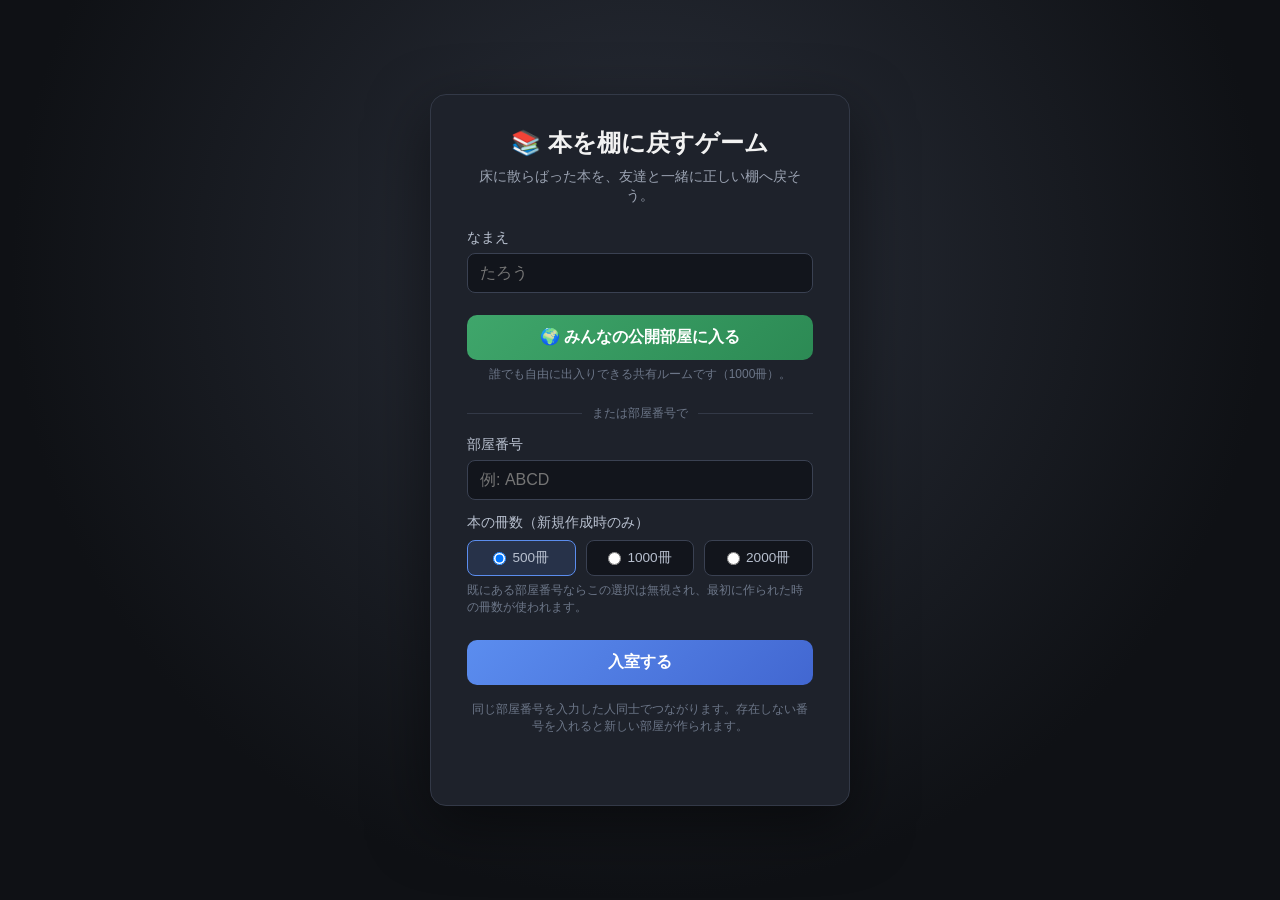
==== index.html @ 0b1a108f "book-shelf-party 初回公開 友達と部屋番号でつながるマルチプレイ協力3Dゲーム。床に散らばった本を 拾って正しい棚に戻す。誰でも入れる公開ルーム、冊数選択(500/1000/2000)" ====
<!doctype html>
<html lang="ja">
<head>
<meta charset="UTF-8" />
<meta name="viewport" content="width=device-width, initial-scale=1, viewport-fit=cover" />
<title>本を棚に戻すゲーム</title>
<meta name="description" content="友達と部屋番号でつながって、床に散らばった本を正しい棚に戻すマルチプレイ協力3Dゲーム。誰でも入れる公開ルームもあり。" />
<link rel="canonical" href="https://kaikomziu.github.io/book-shelf-party/" />
<meta property="og:title" content="本を棚に戻すゲーム" />
<meta property="og:description" content="友達と部屋番号でつながって、床に散らばった本を正しい棚に戻すマルチプレイ協力3Dゲーム。" />
<meta property="og:type" content="website" />
<meta property="og:url" content="https://kaikomziu.github.io/book-shelf-party/" />
<link rel="stylesheet" href="/style.css" />
</head>
<body>

<div id="lobby" class="screen">
  <div class="lobby-card">
    <h1>📚 本を棚に戻すゲーム</h1>
    <p class="sub">床に散らばった本を、友達と一緒に正しい棚へ戻そう。</p>

    <label>
      なまえ
      <input id="nameInput" type="text" maxlength="16" placeholder="たろう" autocomplete="off" />
    </label>

    <button id="publicBtn" class="secondary">🌍 みんなの公開部屋に入る</button>
    <p class="hint small">誰でも自由に出入りできる共有ルームです（1000冊）。</p>

    <div class="divider"><span>または部屋番号で</span></div>

    <label>
      部屋番号
      <input id="codeInput" type="text" maxlength="16" placeholder="例: ABCD" autocomplete="off" />
    </label>

    <div class="book-count">
      <span class="label">本の冊数（新規作成時のみ）</span>
      <div class="radio-row" id="bookCountRow">
        <label class="radio"><input type="radio" name="bookCount" value="500" checked /> 500冊</label>
        <label class="radio"><input type="radio" name="bookCount" value="1000" /> 1000冊</label>
        <label class="radio"><input type="radio" name="bookCount" value="2000" /> 2000冊</label>
      </div>
      <p class="hint small">既にある部屋番号ならこの選択は無視され、最初に作られた時の冊数が使われます。</p>
    </div>

    <button id="joinBtn">入室する</button>
    <p class="hint">同じ部屋番号を入力した人同士でつながります。存在しない番号を入れると新しい部屋が作られます。</p>
    <p id="lobbyError" class="error"></p>
  </div>
</div>

<div id="gameUi" class="screen hidden">
  <canvas id="gameCanvas"></canvas>

  <div id="hud">
    <div id="roomBadge"></div>
    <div id="progressWrap">
      <div id="progressBar"><div id="progressFill"></div></div>
      <div id="progressText">0 / 0 冊</div>
    </div>
    <div id="playerList"></div>
  </div>

  <div id="prompt" class="hidden"></div>

  <button id="interactBtn">つかむ / おく<br /><span>(Eキー)</span></button>

  <div id="controlsHint">
    W/S: 前進・後退&nbsp;&nbsp;A/D: 回転&nbsp;&nbsp;E: つかむ・おく
  </div>
</div>

<div id="winOverlay" class="screen hidden">
  <div class="lobby-card">
    <h1>🎉 クリア！</h1>
    <p class="sub" id="winText">みんなですべての本を本棚に戻しました！</p>
    <button id="closeWinBtn">閉じる</button>
  </div>
</div>

<script type="module" src="/js/main.js"></script>
</body>
</html>
---- style.css ----
* { box-sizing: border-box; }

html, body {
  margin: 0;
  padding: 0;
  height: 100%;
  font-family: "Hiragino Sans", "Yu Gothic", "Segoe UI", sans-serif;
  background: #14161b;
  color: #f2f2f2;
  overflow: hidden;
}

.screen {
  position: fixed;
  inset: 0;
  display: flex;
  align-items: center;
  justify-content: center;
}

.hidden { display: none !important; }

#lobby, #winOverlay {
  background: radial-gradient(circle at 50% 30%, #2a2f3a, #0f1115 70%);
  overflow-y: auto;
  padding: 24px 0;
}

.lobby-card {
  background: #1e222b;
  border: 1px solid #333947;
  border-radius: 16px;
  padding: 32px 36px;
  width: min(90vw, 420px);
  text-align: center;
  box-shadow: 0 20px 60px rgba(0,0,0,0.5);
}

.lobby-card h1 {
  margin: 0 0 8px;
  font-size: 1.5rem;
}

.lobby-card .sub {
  color: #9aa2b1;
  font-size: 0.9rem;
  margin: 0 0 24px;
}

.lobby-card label {
  display: block;
  text-align: left;
  font-size: 0.85rem;
  color: #b8c0cf;
  margin-bottom: 14px;
}

.lobby-card input[type="text"] {
  width: 100%;
  margin-top: 6px;
  padding: 10px 12px;
  border-radius: 8px;
  border: 1px solid #3a4152;
  background: #12151c;
  color: #f2f2f2;
  font-size: 1rem;
}

.lobby-card input:focus {
  outline: 2px solid #5b8def;
}

.lobby-card button, #interactBtn, #closeWinBtn {
  cursor: pointer;
  border: none;
  font-weight: 700;
}

.lobby-card button, #closeWinBtn {
  width: 100%;
  margin-top: 8px;
  padding: 12px;
  border-radius: 10px;
  background: linear-gradient(135deg, #5b8def, #4267d1);
  color: white;
  font-size: 1rem;
}

.lobby-card button.secondary {
  background: linear-gradient(135deg, #3fa66b, #2c8a54);
}

.lobby-card button:hover, #closeWinBtn:hover { filter: brightness(1.1); }

.divider {
  display: flex;
  align-items: center;
  text-align: center;
  color: #6c7688;
  font-size: 0.75rem;
  margin: 22px 0 14px;
}
.divider::before, .divider::after {
  content: "";
  flex: 1;
  border-bottom: 1px solid #333947;
}
.divider span { padding: 0 10px; white-space: nowrap; }

.book-count {
  text-align: left;
  margin-bottom: 16px;
}
.book-count .label {
  display: block;
  font-size: 0.85rem;
  color: #b8c0cf;
  margin-bottom: 8px;
}
.radio-row {
  display: flex;
  gap: 10px;
}
.radio-row .radio {
  flex: 1;
  display: flex;
  align-items: center;
  justify-content: center;
  gap: 6px;
  margin: 0;
  padding: 8px 4px;
  border-radius: 8px;
  border: 1px solid #3a4152;
  background: #12151c;
  font-size: 0.85rem;
  cursor: pointer;
}
.radio-row .radio:has(input:checked) {
  border-color: #5b8def;
  background: rgba(91,141,239,0.15);
}
.radio-row input { margin: 0; width: auto; }

.hint {
  margin-top: 16px;
  font-size: 0.75rem;
  color: #6c7688;
}
.hint.small {
  margin-top: 6px;
  margin-bottom: 4px;
}

.error {
  color: #ff6b6b;
  font-size: 0.8rem;
  min-height: 1em;
  margin-top: 10px;
}

#gameUi {
  display: block;
}

#gameCanvas {
  position: absolute;
  inset: 0;
  width: 100%;
  height: 100%;
  display: block;
  outline: none;
}

#hud {
  position: absolute;
  top: 14px;
  left: 14px;
  right: 14px;
  display: flex;
  align-items: center;
  gap: 16px;
  pointer-events: none;
  font-size: 0.85rem;
}

#roomBadge {
  background: rgba(20,22,27,0.75);
  border: 1px solid #333947;
  padding: 6px 12px;
  border-radius: 8px;
  white-space: nowrap;
}

#progressWrap {
  flex: 1;
  max-width: 360px;
  background: rgba(20,22,27,0.75);
  border: 1px solid #333947;
  border-radius: 8px;
  padding: 8px 12px;
}

#progressBar {
  height: 8px;
  border-radius: 4px;
  background: #2a2f3a;
  overflow: hidden;
  margin-bottom: 4px;
}

#progressFill {
  height: 100%;
  width: 0%;
  background: linear-gradient(90deg, #57d68d, #2ecc71);
  transition: width 0.25s ease;
}

#progressText {
  font-size: 0.75rem;
  color: #c7ccd6;
}

#playerList {
  background: rgba(20,22,27,0.75);
  border: 1px solid #333947;
  border-radius: 8px;
  padding: 6px 12px;
  max-width: 220px;
  max-height: 140px;
  overflow-y: auto;
  font-size: 0.75rem;
  line-height: 1.5;
}

#playerList .p {
  display: flex;
  align-items: center;
  gap: 6px;
}

#playerList .dot {
  width: 8px;
  height: 8px;
  border-radius: 50%;
  flex-shrink: 0;
}

#prompt {
  position: absolute;
  left: 50%;
  bottom: 140px;
  transform: translateX(-50%);
  background: rgba(20,22,27,0.85);
  border: 1px solid #4c5468;
  padding: 8px 18px;
  border-radius: 20px;
  font-size: 0.9rem;
  pointer-events: none;
}

#interactBtn {
  position: absolute;
  right: 24px;
  bottom: 30px;
  width: 84px;
  height: 84px;
  border-radius: 50%;
  background: rgba(91,141,239,0.85);
  color: white;
  font-size: 0.75rem;
  line-height: 1.3;
  border: 2px solid rgba(255,255,255,0.3);
  box-shadow: 0 6px 20px rgba(0,0,0,0.4);
}

#interactBtn span {
  font-size: 0.65rem;
  opacity: 0.8;
}

#interactBtn:active { transform: scale(0.94); }

#controlsHint {
  position: absolute;
  left: 14px;
  bottom: 14px;
  background: rgba(20,22,27,0.7);
  border: 1px solid #333947;
  padding: 6px 12px;
  border-radius: 8px;
  font-size: 0.72rem;
  color: #b8c0cf;
}

@media (max-width: 640px) {
  #controlsHint { display: none; }
  #playerList { display: none; }
}
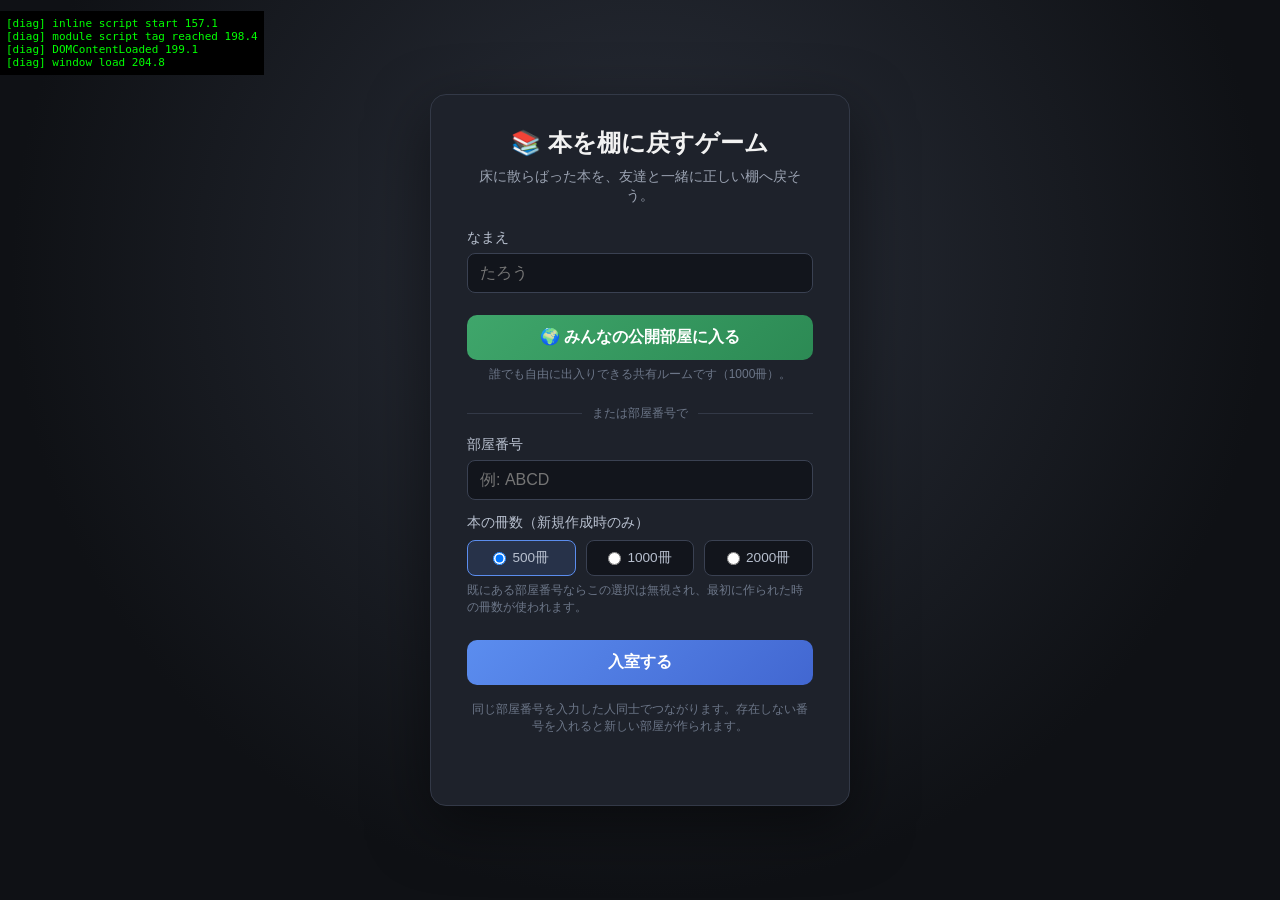
==== commit 80f62b2f: "デバッグ: 「自分が表示されない」不具合の一時計測コードを追加 Co-Authored-By: Claude Sonnet 5 <noreply@anthropic.com>" ====
--- a/index.html
+++ b/index.html
@@ -10,7 +10,7 @@
 <meta property="og:description" content="友達と部屋番号でつながって、床に散らばった本を正しい棚に戻すマルチプレイ協力3Dゲーム。" />
 <meta property="og:type" content="website" />
 <meta property="og:url" content="https://kaikomziu.github.io/book-shelf-party/" />
-<link rel="stylesheet" href="/style.css" />
+<link rel="stylesheet" href="style.css" />
 </head>
 <body>
 
@@ -79,6 +79,31 @@
   </div>
 </div>
 
-<script type="module" src="/js/main.js"></script>
+<pre id="__diag" style="position:fixed;top:0;left:0;z-index:99999;background:#000;color:#0f0;font-size:11px;padding:6px;max-width:100vw;max-height:40vh;overflow:auto;white-space:pre-wrap;"></pre>
+<script>
+  window.__diagLog = [];
+  function __diagPush(msg) {
+    window.__diagLog.push(msg);
+    var el = document.getElementById('__diag');
+    if (el) el.textContent = window.__diagLog.join('\n');
+  }
+  __diagPush('[diag] inline script start ' + performance.now().toFixed(1));
+  window.addEventListener('error', function (e) {
+    __diagPush('[diag] window error: ' + e.message + ' @ ' + e.filename + ':' + e.lineno + ':' + e.colno);
+  });
+  window.addEventListener('unhandledrejection', function (e) {
+    __diagPush('[diag] unhandled rejection: ' + (e.reason && (e.reason.stack || e.reason.message || e.reason)));
+  });
+  document.addEventListener('DOMContentLoaded', function () {
+    __diagPush('[diag] DOMContentLoaded ' + performance.now().toFixed(1));
+  });
+  window.addEventListener('load', function () {
+    __diagPush('[diag] window load ' + performance.now().toFixed(1));
+  });
+</script>
+<script type="module" src="js/main.js"></script>
+<script type="module">
+  __diagPush('[diag] module script tag reached ' + performance.now().toFixed(1));
+</script>
 </body>
 </html>
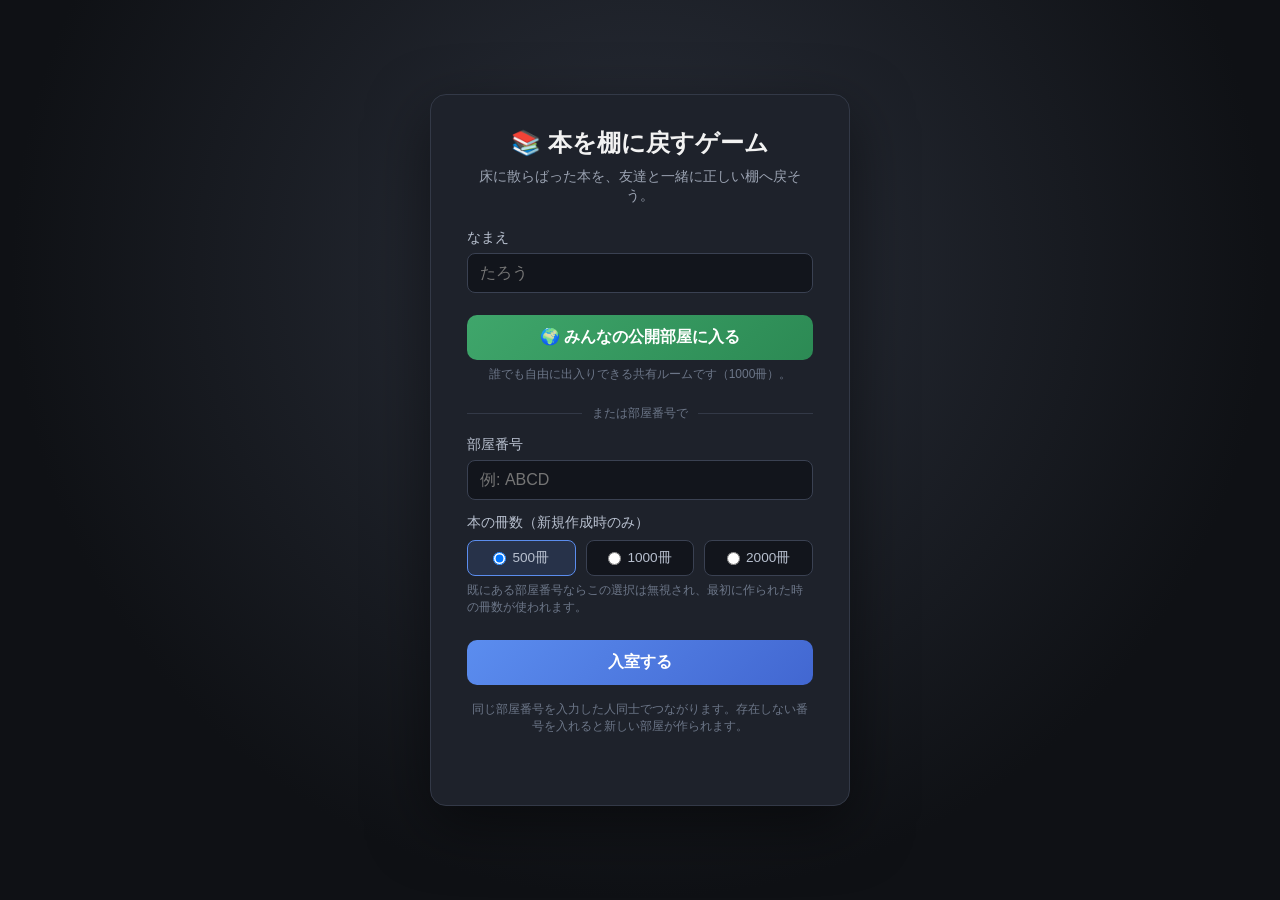
==== commit 4c2555d1: "「自分が表示されない」不具合を修正: カメラが部屋の外に出ていた 原因: 初期スポーン地点が前面の壁に近すぎ、三人称カメラ(プレイヤーの 5.6ユニット後方)が部屋の外(壁の向こう側)に出てしまい、壁" ====
--- a/index.html
+++ b/index.html
@@ -79,31 +79,6 @@
   </div>
 </div>
 
-<pre id="__diag" style="position:fixed;top:0;left:0;z-index:99999;background:#000;color:#0f0;font-size:11px;padding:6px;max-width:100vw;max-height:40vh;overflow:auto;white-space:pre-wrap;"></pre>
-<script>
-  window.__diagLog = [];
-  function __diagPush(msg) {
-    window.__diagLog.push(msg);
-    var el = document.getElementById('__diag');
-    if (el) el.textContent = window.__diagLog.join('\n');
-  }
-  __diagPush('[diag] inline script start ' + performance.now().toFixed(1));
-  window.addEventListener('error', function (e) {
-    __diagPush('[diag] window error: ' + e.message + ' @ ' + e.filename + ':' + e.lineno + ':' + e.colno);
-  });
-  window.addEventListener('unhandledrejection', function (e) {
-    __diagPush('[diag] unhandled rejection: ' + (e.reason && (e.reason.stack || e.reason.message || e.reason)));
-  });
-  document.addEventListener('DOMContentLoaded', function () {
-    __diagPush('[diag] DOMContentLoaded ' + performance.now().toFixed(1));
-  });
-  window.addEventListener('load', function () {
-    __diagPush('[diag] window load ' + performance.now().toFixed(1));
-  });
-</script>
 <script type="module" src="js/main.js"></script>
-<script type="module">
-  __diagPush('[diag] module script tag reached ' + performance.now().toFixed(1));
-</script>
 </body>
 </html>
